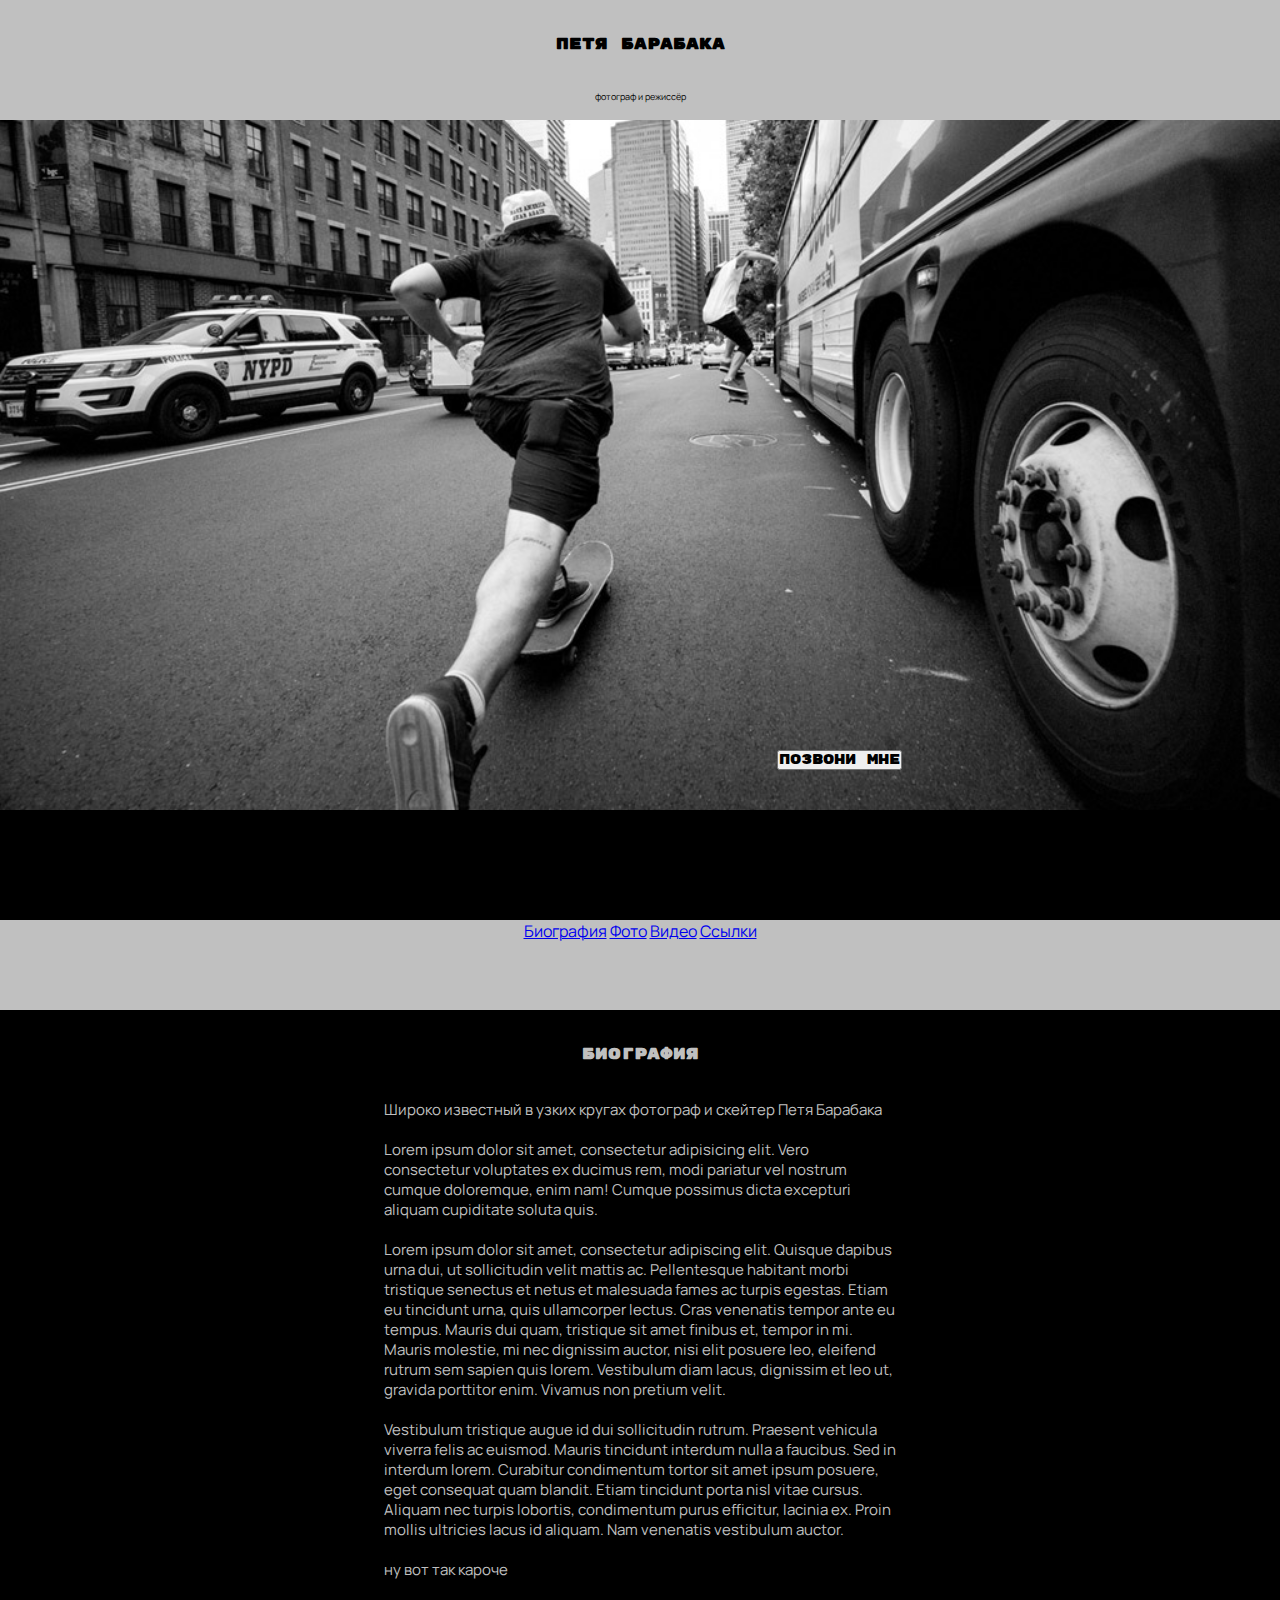
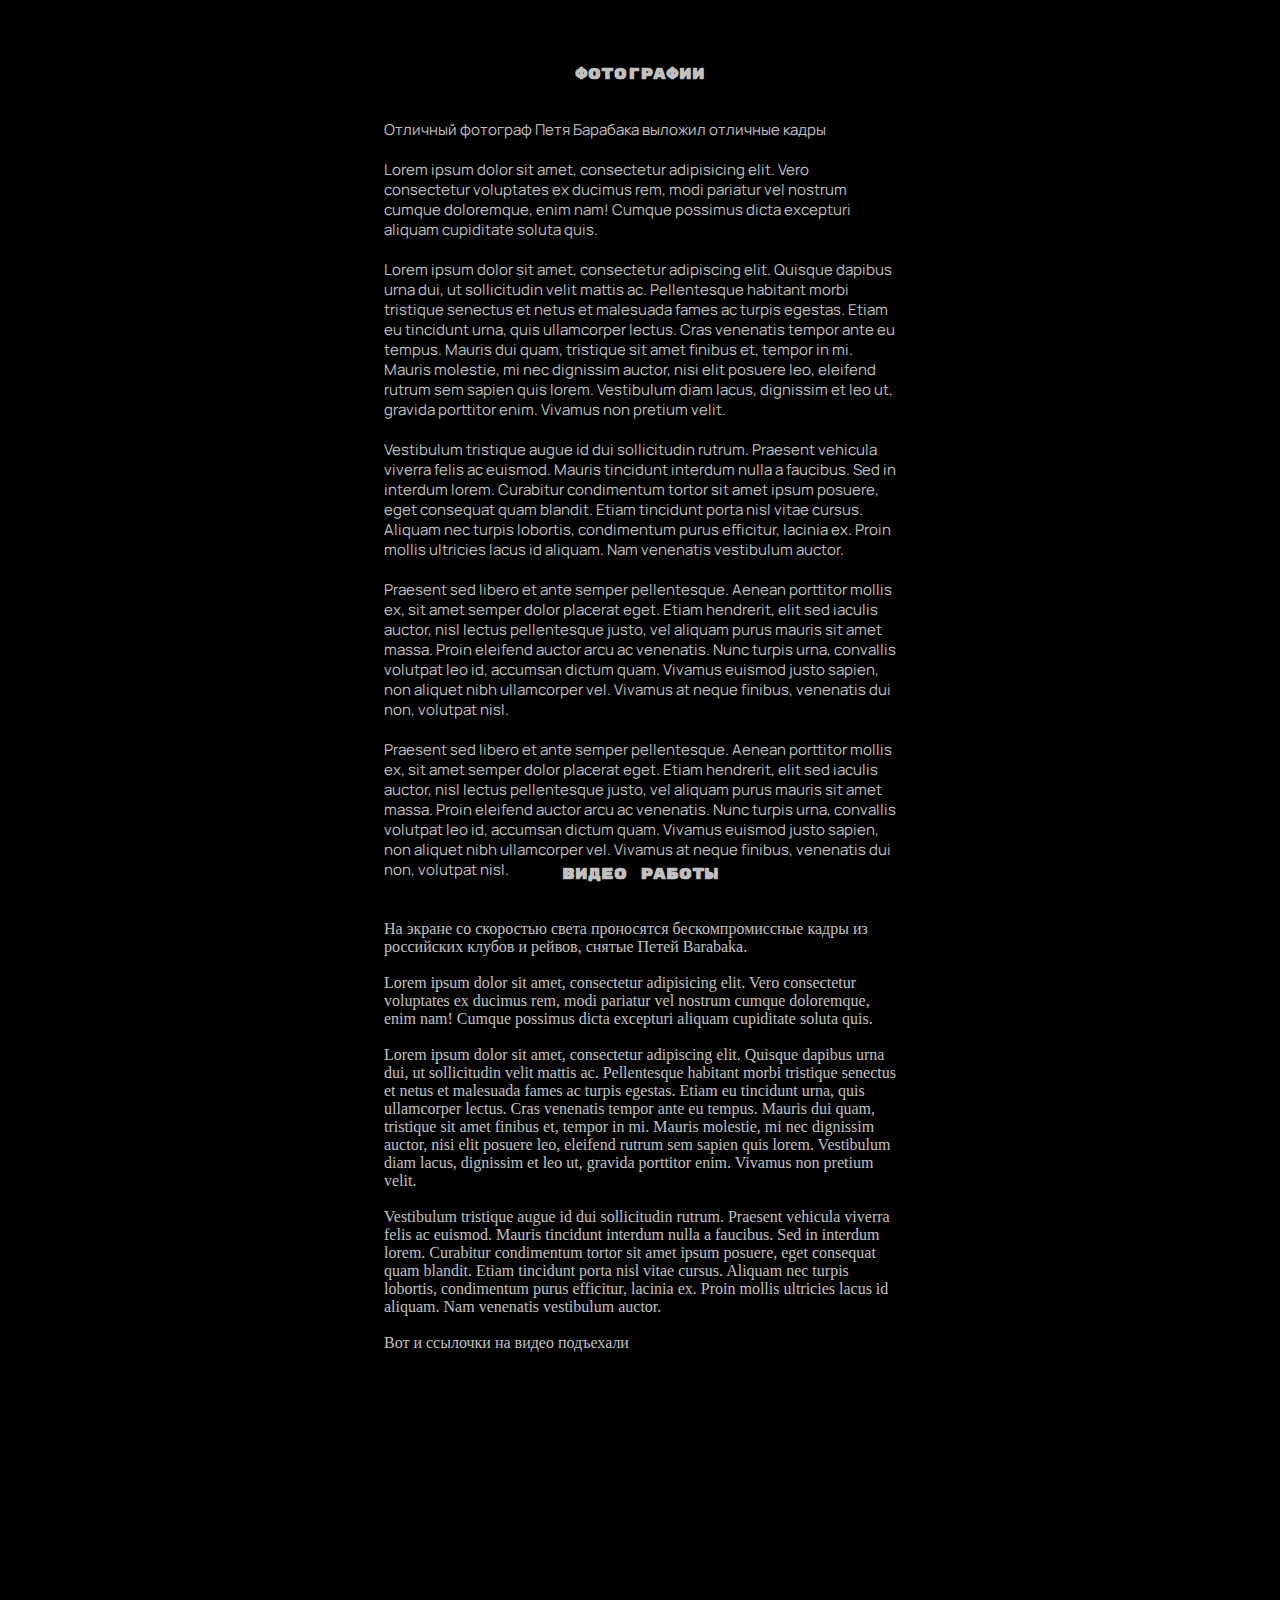
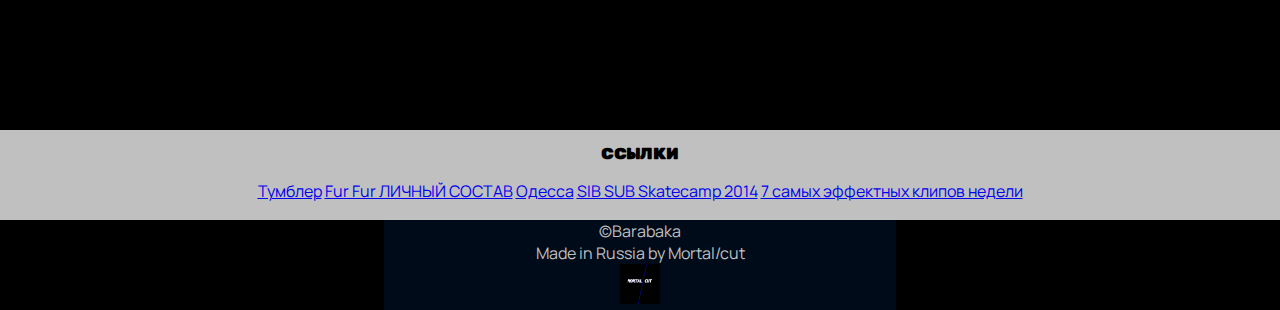
==== barabaka_fan_page_landing/index.html @ 3c18f646 "barabaka landing" ====
<!DOCTYPE html>
<html lang="ru">
<head>
	<meta charset="UTF-8">
	<meta description="Petya Barabaka site">
	<meta keywords="Petya Barabaka, fotographer, operator, director">
	<meta name="viewport" content="width=device-width, initial-scale=1.0">
	<title>БАРАБАКА</title>
	<link rel="shortcut icon" href="pics/petya_icon_pic.jpg" type="image/jpg">
	<link rel="stylesheet" href="css/style.css">
	<link href="https://fonts.googleapis.com/css2?family=Manrope:wght@200;300;400;500;600;700;800&family=Rubik+Mono+One&display=swap" rel="stylesheet">
</head>
<body>
	<div class="page">
		<header>
			<div class="header-container">
				<h1>Петя Барабака</h1>
				<p>фотограф и режиссёр</p>
			</div>	
		</header>
		<main>
			<section class="image-container">
				<div class="button-container">
					<form action="click">
						<button>
							ПОЗВОНИ МНЕ
						</button>
					</form>
				</div>
			</section>
			<section class="menu">
				<nav class="list-container">
					
					<a href="#bio">Биография</a>
					<a href="#foto">Фото</a>
					<a href="#video">Видео</a>
					<a href="#links">Ссылки</a>
						
				</nav>
			</section>
			<section class="bio-container">
				<h2 id="bio">Биография</h2>
					<p class="text">
						Широко известный в узких кругах фотограф и скейтер Петя Барабака <br><br>
						Lorem ipsum dolor sit amet, consectetur adipisicing elit. Vero consectetur voluptates ex ducimus rem, modi pariatur vel nostrum cumque doloremque, enim nam! Cumque possimus dicta excepturi aliquam cupiditate soluta quis. 
						<br><br>Lorem ipsum dolor sit amet, consectetur adipiscing elit. Quisque dapibus urna dui, ut sollicitudin velit mattis ac. Pellentesque habitant morbi tristique senectus et netus et malesuada fames ac turpis egestas. Etiam eu tincidunt urna, quis ullamcorper lectus. Cras venenatis tempor ante eu tempus. Mauris dui quam, tristique sit amet finibus et, tempor in mi. Mauris molestie, mi nec dignissim auctor, nisi elit posuere leo, eleifend rutrum sem sapien quis lorem. Vestibulum diam lacus, dignissim et leo ut, gravida porttitor enim. Vivamus non pretium velit.
						<br><br>
						Vestibulum tristique augue id dui sollicitudin rutrum. Praesent vehicula viverra felis ac euismod. Mauris tincidunt interdum nulla a faucibus. Sed in interdum lorem. Curabitur condimentum tortor sit amet ipsum posuere, eget consequat quam blandit. Etiam tincidunt porta nisl vitae cursus. Aliquam nec turpis lobortis, condimentum purus efficitur, lacinia ex. Proin mollis ultricies lacus id aliquam. Nam venenatis vestibulum auctor.
						<br><br>
						
						ну вот так кароче
					</p>
			</section>
			<section class="foto-container">
				<div class="foto">
					<h2 id="foto">Фотографии</h2>
						<p class="text">
							Отличный фотограф Петя Барабака выложил отличные кадры<br><br>Lorem ipsum dolor sit amet, consectetur adipisicing elit. Vero consectetur voluptates ex ducimus rem, modi pariatur vel nostrum cumque doloremque, enim nam! Cumque possimus dicta excepturi aliquam cupiditate soluta quis. 
							<br><br>Lorem ipsum dolor sit amet, consectetur adipiscing elit. Quisque dapibus urna dui, ut sollicitudin velit mattis ac. Pellentesque habitant morbi tristique senectus et netus et malesuada fames ac turpis egestas. Etiam eu tincidunt urna, quis ullamcorper lectus. Cras venenatis tempor ante eu tempus. Mauris dui quam, tristique sit amet finibus et, tempor in mi. Mauris molestie, mi nec dignissim auctor, nisi elit posuere leo, eleifend rutrum sem sapien quis lorem. Vestibulum diam lacus, dignissim et leo ut, gravida porttitor enim. Vivamus non pretium velit.
							<br><br>
							Vestibulum tristique augue id dui sollicitudin rutrum. Praesent vehicula viverra felis ac euismod. Mauris tincidunt interdum nulla a faucibus. Sed in interdum lorem. Curabitur condimentum tortor sit amet ipsum posuere, eget consequat quam blandit. Etiam tincidunt porta nisl vitae cursus. Aliquam nec turpis lobortis, condimentum purus efficitur, lacinia ex. Proin mollis ultricies lacus id aliquam. Nam venenatis vestibulum auctor.
							<br><br>
							Praesent sed libero et ante semper pellentesque. Aenean porttitor mollis ex, sit amet semper dolor placerat eget. Etiam hendrerit, elit sed iaculis auctor, nisl lectus pellentesque justo, vel aliquam purus mauris sit amet massa. Proin eleifend auctor arcu ac venenatis. Nunc turpis urna, convallis volutpat leo id, accumsan dictum quam. Vivamus euismod justo sapien, non aliquet nibh ullamcorper vel. Vivamus at neque finibus, venenatis dui non, volutpat nisl.
							<br><br>
							Praesent sed libero et ante semper pellentesque. Aenean porttitor mollis ex, sit amet semper dolor placerat eget. Etiam hendrerit, elit sed iaculis auctor, nisl lectus pellentesque justo, vel aliquam purus mauris sit amet massa. Proin eleifend auctor arcu ac venenatis. Nunc turpis urna, convallis volutpat leo id, accumsan dictum quam. Vivamus euismod justo sapien, non aliquet nibh ullamcorper vel. Vivamus at neque finibus, venenatis dui non, volutpat nisl.
						<br><br>

						</p>
				</div>
			</section>
			<section class="video-container">
				<div class="video">

					<h2 id="video">Видео работы</h2>
						<p>
						На экране со скоростью света проносятся бескомпромиссные кадры из российских клубов и рейвов, снятые Петей Barabaka.<br><br>Lorem ipsum dolor sit amet, consectetur adipisicing elit. Vero consectetur voluptates ex ducimus rem, modi pariatur vel nostrum cumque doloremque, enim nam! Cumque possimus dicta excepturi aliquam cupiditate soluta quis. 
						<br><br>Lorem ipsum dolor sit amet, consectetur adipiscing elit. Quisque dapibus urna dui, ut sollicitudin velit mattis ac. Pellentesque habitant morbi tristique senectus et netus et malesuada fames ac turpis egestas. Etiam eu tincidunt urna, quis ullamcorper lectus. Cras venenatis tempor ante eu tempus. Mauris dui quam, tristique sit amet finibus et, tempor in mi. Mauris molestie, mi nec dignissim auctor, nisi elit posuere leo, eleifend rutrum sem sapien quis lorem. Vestibulum diam lacus, dignissim et leo ut, gravida porttitor enim. Vivamus non pretium velit.
						<br><br>
						Vestibulum tristique augue id dui sollicitudin rutrum. Praesent vehicula viverra felis ac euismod. Mauris tincidunt interdum nulla a faucibus. Sed in interdum lorem. Curabitur condimentum tortor sit amet ipsum posuere, eget consequat quam blandit. Etiam tincidunt porta nisl vitae cursus. Aliquam nec turpis lobortis, condimentum purus efficitur, lacinia ex. Proin mollis ultricies lacus id aliquam. Nam venenatis vestibulum auctor.
						<br><br>
					    Вот и ссылочки на видео подъехали
						</p>
				</div>
			</section>
			<section class="links-container">
				<div class="links">
					<h2 id="links">Ссылки
					</h2>
						<a href="http://barabakaa.tumblr.com">Тумблер</a>
						<a href="http://www.furfur.me/furfur/heros/heroes-furfur/170305-lichnyy-sostav">Fur Fur ЛИЧНЫЙ СОСТАВ</a>
						<a href="https://ok.ru/odi.city/topic/66305795626455">Одесса</a>	
						<a href="https://vk.com/wall-50413820_1347">SIB SUB Skatecamp 2014</a>
						<a href="https://theblueprint.ru/culture/music/7-lutshih-klipov-nedeli">7 самых эффектных клипов недели</a>
				</div>
				
			</section>
		
		</main>
		<footer class="footer-container">
			<div class="footer">
				<p>©Barabaka</p> 
				<p>Made in Russia by Mortal/cut</p>
				<img src="pics/mortalcut.png"> 
			</div>
		</footer>


	</div>
	
</body>
</html>
---- barabaka_fan_page_landing/css/style.css ----
* {
	margin: 0;
	padding: 0;
}

body {

	width: 100%;
	height: 3500px;
	background-color: #000;
}

.header-container {
	height: 120px;
	background-color: #C0C0C0;
}
.header-container h1 {
	font-family: 'Rubik Mono One', sans-serif;
    font-size: 15px;
    display: flex;
    align-items: center;
    justify-content: center;
    line-height: 90px;
    
}
.header-container p {
	font-family: 'Manrope', sans-serif;
    font-size: 9px;
    display: flex;
    align-items: center;
    justify-content: center;
   
    
}

.image-container {
	width: 100%;
	height: 800px;
	background-image: url(../pics/1stpic.jpg);
	background-attachment: fixed;
	background-size: contain;
	background-position: center;
	background-repeat: no-repeat;
	}

.button-container {
	position: absolute;
	top: 750px;
	left: 777px;


	
}
button {
	font-family: 'Rubik Mono One', sans-serif;
}

.menu {
	width: 100%;
	height: 90px;
	background-color: #C0C0C0;
	text-align: center;


}
.list-container {
	display: inline-block;
	font-family: 'Manrope', sans-serif;


	

}


.bio-container {
	width: 40%;
	height: 620px;
	background: #000;
	color: #C0C0C0;
	display: block;
	margin-left: auto;
    margin-right: auto;
	
}

.bio-container h2{
	font-family: 'Rubik Mono One', sans-serif;
	font-size: 15px;
    display: flex;
    text-align: center;
    justify-content: center;
    line-height: 90px;
}
.text {
	font-family: 'Manrope', sans-serif;
	font-size: 15px;
    display: flex;
    line-height: 20px;
}
.foto-container {
	width: 100%;
	height: 800px;
	background-image: url(../pics/2ndpic.jpeg);
	background-attachment: fixed;
	background-size: contain;
	background-position: center;
	background-repeat: no-repeat;
}
.foto {
	width: 40%;
	height: 800px;
	background-color: rgba(000, 000, 000, 0.5);
	color: #C0C0C0;
	display: block;
	margin-left: auto;
    margin-right: auto;
}
.foto h2 {
	font-family: 'Rubik Mono One', sans-serif;
	font-size: 15px;
    display: flex;
    text-align: center;
    justify-content: center;
    line-height: 90px;
}

.video-container {
	width: 100%;
	height: 900px;
	background-image: url(../pics/video.gif);
	background-attachment: fixed;
	background-size: contain;
	background-position: center;
	background-repeat: no-repeat;
}
.video {
	width: 40%;
	height: 800px;
	background-color: rgba(000, 000, 000, 0.1);
	color: #C0C0C0;
	display: block;
	margin-left: auto;
    margin-right: auto;
}

.video h2 {
	font-family: 'Rubik Mono One', sans-serif;
	font-size: 15px;
    display: flex;
    text-align: center;
    justify-content: center;
    line-height: 90px;
}

.links-container {
	width: 100%;
	height: 90px;
	background-color: #C0C0C0;
	text-align: center;

}
.links h2 {
	
	font-family: 'Rubik Mono One', sans-serif;
	font-size: 15px;
    display: flex;
    text-align: center;
    justify-content: center;
    line-height: 50px;


	

}

.links {
	display: inline-block;
	font-family: 'Manrope', sans-serif;


	

}

.footer-container {
	width: 100%;
	height: 90px;
	background-color: #000;
	text-align: center;
}
.footer {
	font-family: 'Manrope', sans-serif;
	width: 40%;
	height: 90px;
	background-color: rgba(000, 111, 255, 0.1);
	color: #C0C0C0;
	display: block;
	margin-left: auto;
    margin-right: auto;
	
}
.footer img {

	width: 40px;
	height: 40px;
}
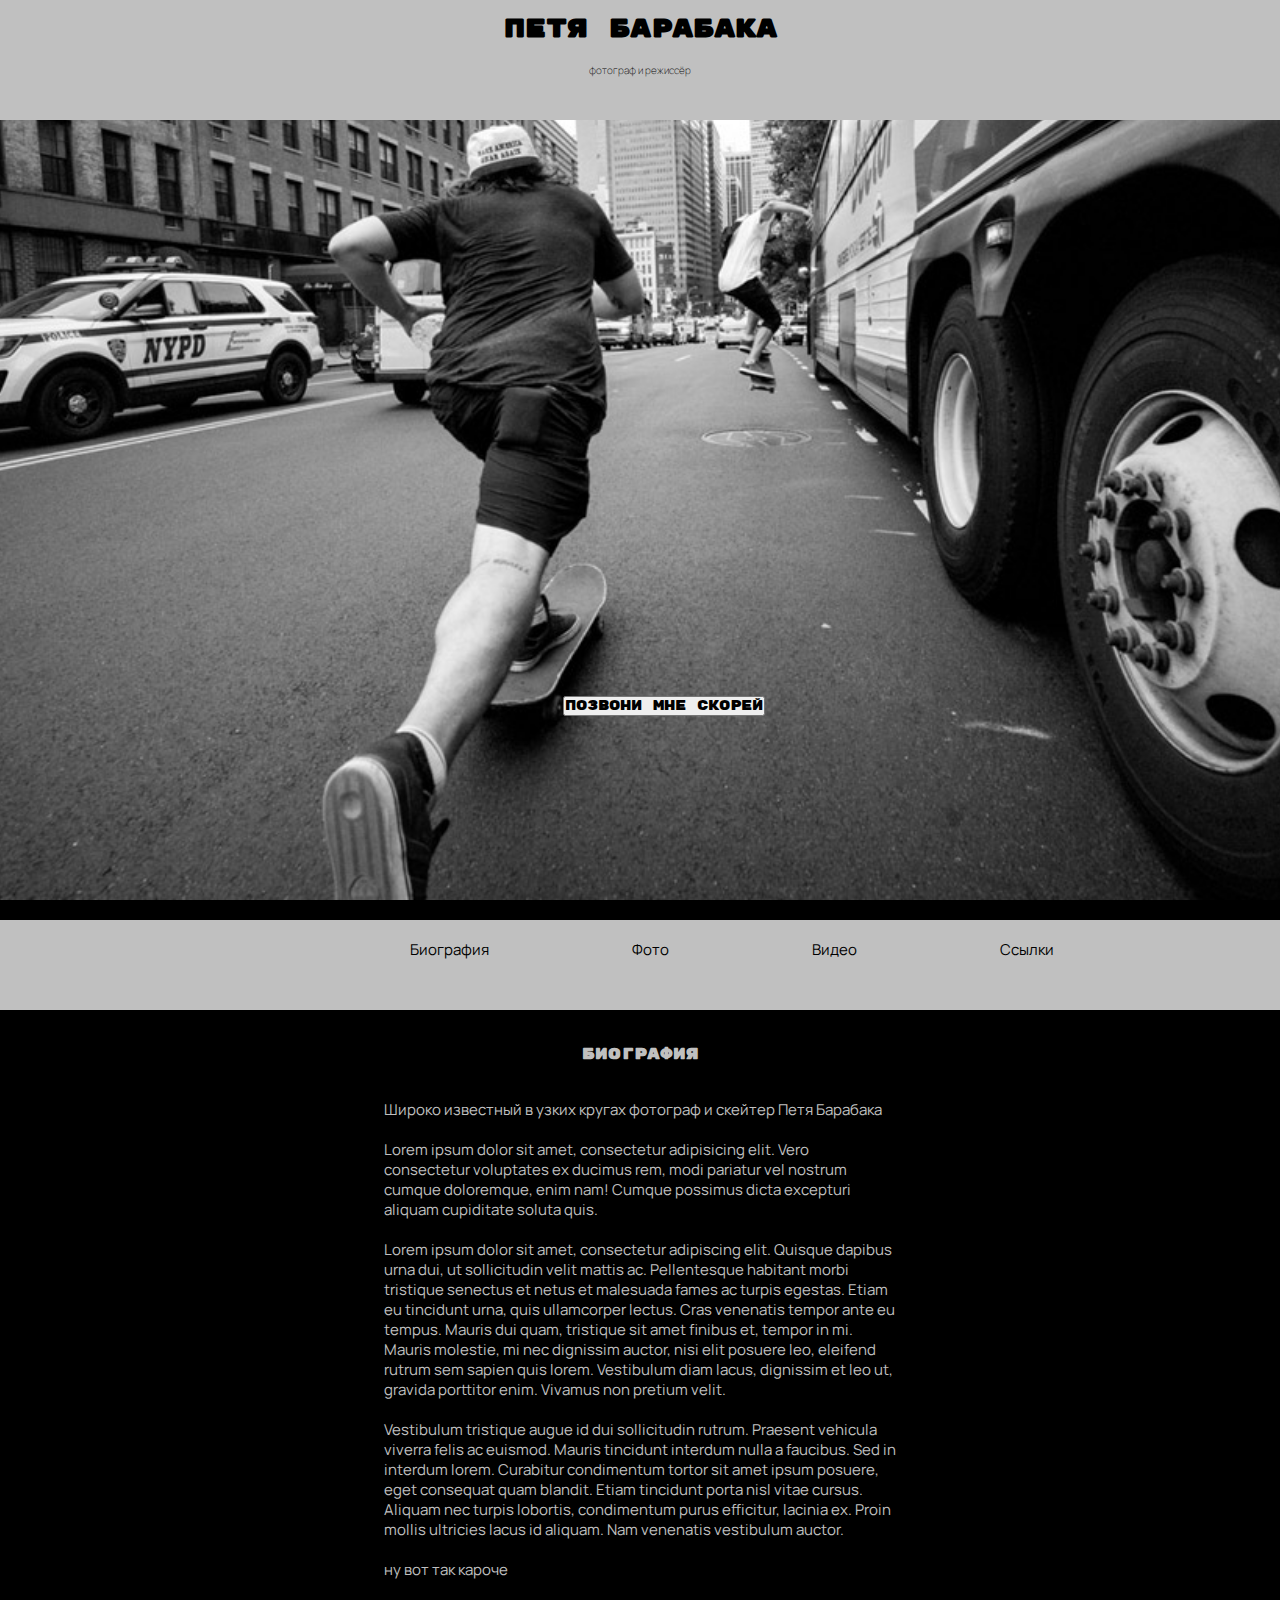
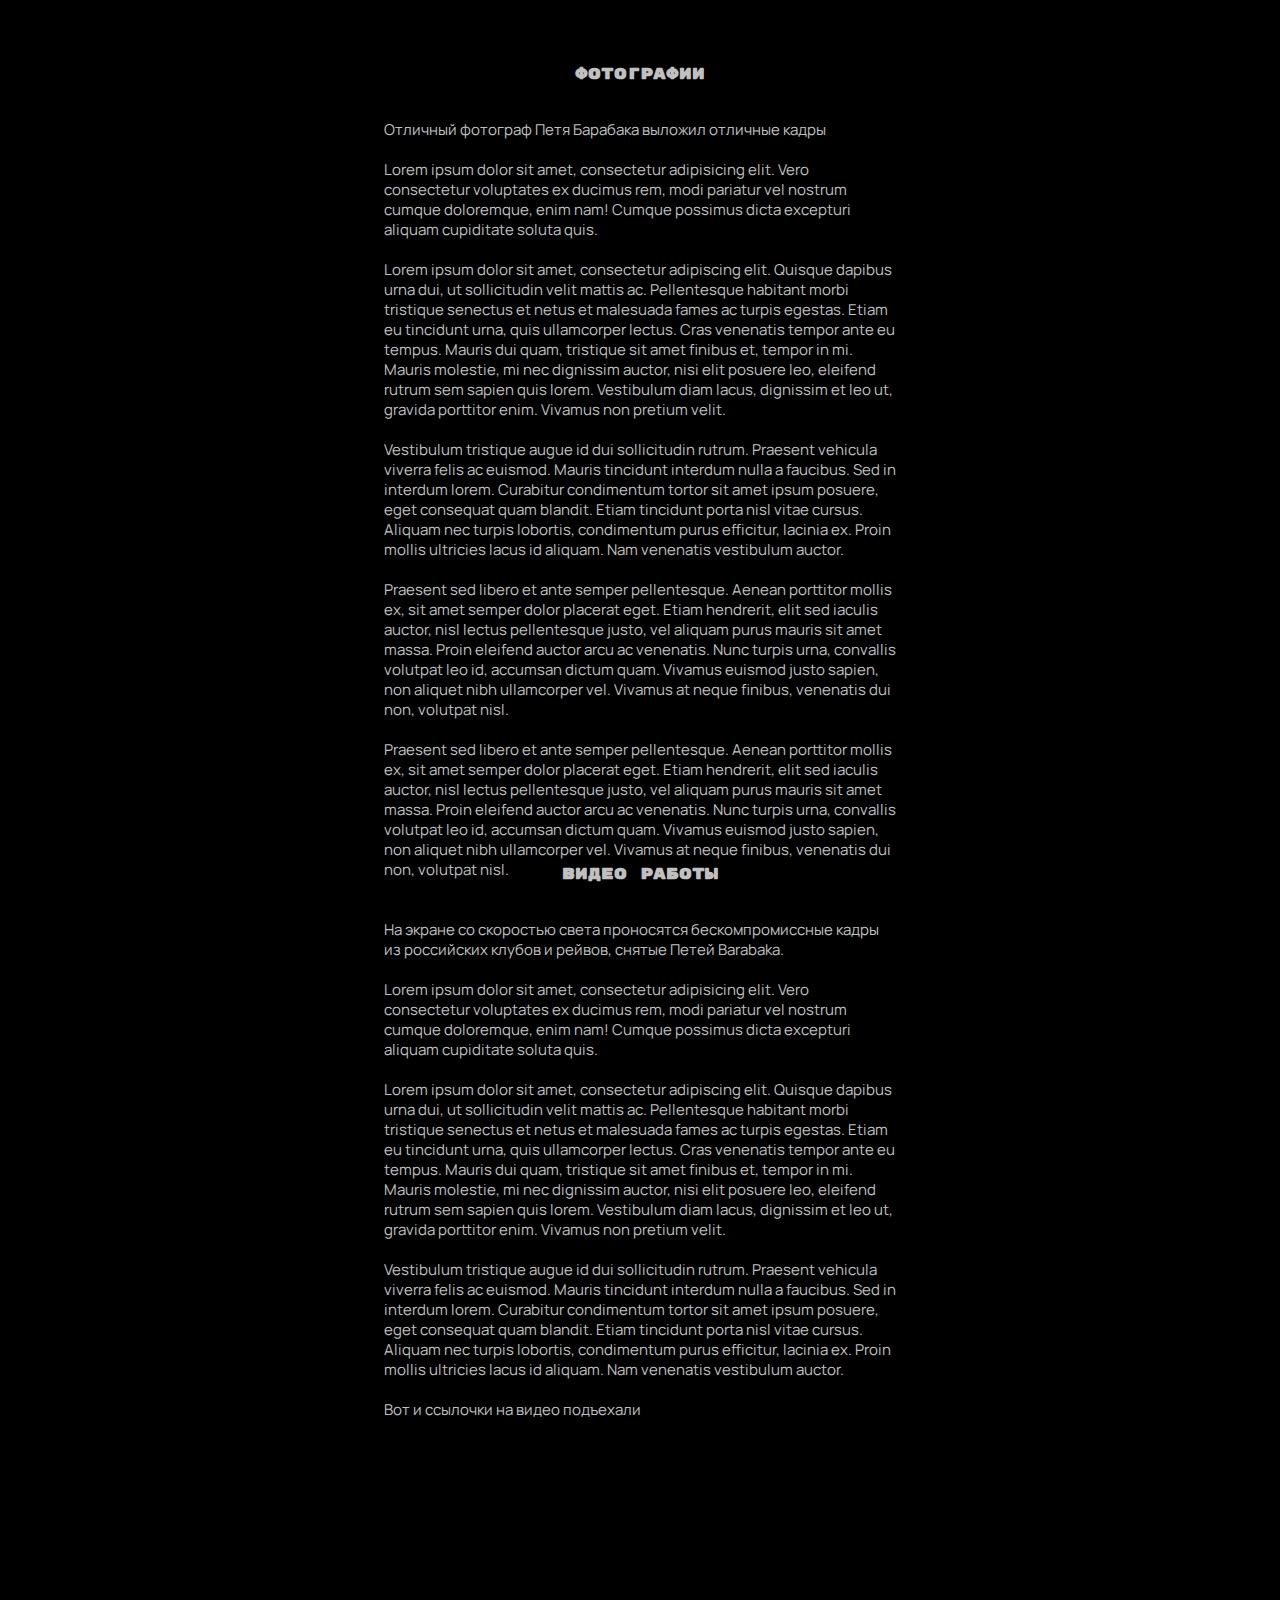
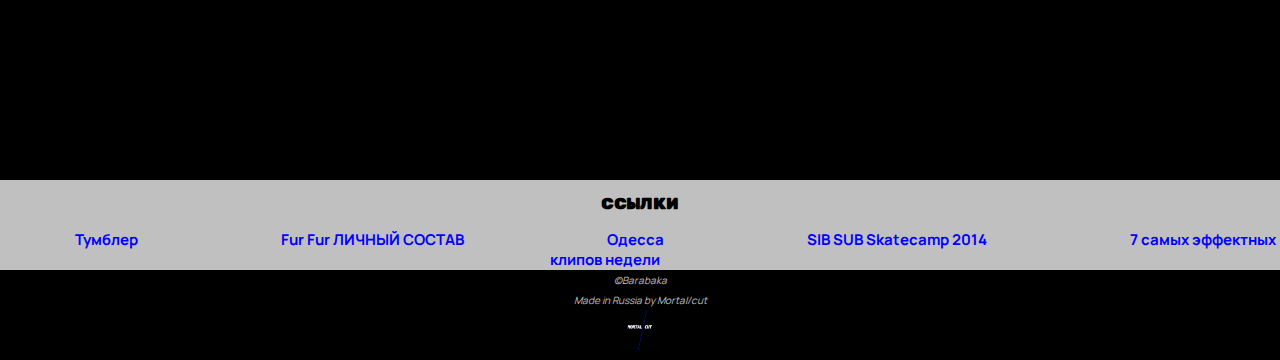
==== commit c2999172: "petya landing+" ====
--- a/barabaka_fan_page_landing/index.html
+++ b/barabaka_fan_page_landing/index.html
@@ -15,7 +15,7 @@
 		<header>
 			<div class="header-container">
 				<h1>Петя Барабака</h1>
-				<p>фотограф и режиссёр</p>
+				<h3>фотограф и режиссёр</h3>
 			</div>	
 		</header>
 		<main>
@@ -23,19 +23,21 @@
 				<div class="button-container">
 					<form action="click">
 						<button>
-							ПОЗВОНИ МНЕ
+							ПОЗВОНИ МНЕ СКОРЕЙ
 						</button>
 					</form>
 				</div>
 			</section>
 			<section class="menu">
 				<nav class="list-container">
-					
-					<a href="#bio">Биография</a>
-					<a href="#foto">Фото</a>
-					<a href="#video">Видео</a>
-					<a href="#links">Ссылки</a>
-						
+					<ul class="list">					<li><a href="#bio">Биография	</a></li>
+
+						<li><a href="#foto">Фото</a></li>
+
+						<li><a href="#video">Видео</a></li>
+
+						<li><a href="#links">Ссылки</a></li>
+					</ul>	
 				</nav>
 			</section>
 			<section class="bio-container">
@@ -86,11 +88,17 @@
 				<div class="links">
 					<h2 id="links">Ссылки
 					</h2>
-						<a href="http://barabakaa.tumblr.com">Тумблер</a>
-						<a href="http://www.furfur.me/furfur/heros/heroes-furfur/170305-lichnyy-sostav">Fur Fur ЛИЧНЫЙ СОСТАВ</a>
-						<a href="https://ok.ru/odi.city/topic/66305795626455">Одесса</a>	
-						<a href="https://vk.com/wall-50413820_1347">SIB SUB Skatecamp 2014</a>
-						<a href="https://theblueprint.ru/culture/music/7-lutshih-klipov-nedeli">7 самых эффектных клипов недели</a>
+						<ul>
+							<li><a href="http://barabakaa.tumblr.com">Тумблер</a></li>
+
+							<li><a href="http://www.furfur.me/furfur/heros/heroes-furfur/170305-lichnyy-sostav">Fur Fur ЛИЧНЫЙ СОСТАВ</a></li>
+
+							<li><a href="https://ok.ru/odi.city/topic/66305795626455">Одесса</a></li>
+
+							<li><a href="https://vk.com/wall-50413820_1347">SIB SUB Skatecamp 2014</a></li>
+
+							<li><a href="https://theblueprint.ru/culture/music/7-lutshih-klipov-nedeli">7 самых эффектных клипов недели</a></li>
+						</ul>
 				</div>
 				
 			</section>
--- a/barabaka_fan_page_landing/css/style.css
+++ b/barabaka_fan_page_landing/css/style.css
@@ -4,8 +4,17 @@
 }
 
 body {
-
-	width: 100%;
+	font-family: 'Manrope', sans-serif;
+    font-size: 15px;
+    align-items: center;
+    justify-content: center;
+    line-height: 20px;
+
+}
+
+.page {
+
+	
 	height: 3500px;
 	background-color: #000;
 }
@@ -13,63 +22,84 @@
 .header-container {
 	height: 120px;
 	background-color: #C0C0C0;
-}
+	position: relative;
+}
+
+
+
 .header-container h1 {
 	font-family: 'Rubik Mono One', sans-serif;
-    font-size: 15px;
+    font-size: 25px;
     display: flex;
     align-items: center;
     justify-content: center;
-    line-height: 90px;
+    line-height: 60px;
+  
     
 }
-.header-container p {
-	font-family: 'Manrope', sans-serif;
-    font-size: 9px;
-    display: flex;
-    align-items: center;
-    justify-content: center;
-   
+
+   .header-container h3 {
+	display: flex;
+	align-items: center;
+    justify-content: center;
+    font-family: 'Manrope', sans-serif;
+    font-size: 10px;
+    font-weight: lighter;
+
+}
     
-}
+
 
 .image-container {
-	width: 100%;
+	position: relative;
 	height: 800px;
 	background-image: url(../pics/1stpic.jpg);
 	background-attachment: fixed;
-	background-size: contain;
+	background-size: cover;
 	background-position: center;
 	background-repeat: no-repeat;
 	}
 
 .button-container {
-	position: absolute;
-	top: 750px;
-	left: 777px;
+	position: relative;
+	
 
 
 	
 }
 button {
 	font-family: 'Rubik Mono One', sans-serif;
+	margin-top:45%;
+	margin-left: 44%;
 }
 
 .menu {
 	width: 100%;
 	height: 90px;
 	background-color: #C0C0C0;
-	text-align: center;
-
-
-}
-.list-container {
-	display: inline-block;
-	font-family: 'Manrope', sans-serif;
-
-
-	
-
+	position: relative;
+
+
+}
+
+.list {
+margin-left: 25%;
+padding: 20px;
+
+
+}
+
+li {
+	display: inline;
+	padding: 70px;
+
+
+}
+
+a {
+	text-decoration: none;
+	color: #000;
+	font-size: 15px;
 }
 
 
@@ -93,17 +123,16 @@
     line-height: 90px;
 }
 .text {
-	font-family: 'Manrope', sans-serif;
-	font-size: 15px;
-    display: flex;
+	
+  
     line-height: 20px;
 }
 .foto-container {
-	width: 100%;
+	
 	height: 800px;
 	background-image: url(../pics/2ndpic.jpeg);
 	background-attachment: fixed;
-	background-size: contain;
+	background-size: cover;
 	background-position: center;
 	background-repeat: no-repeat;
 }
@@ -126,22 +155,21 @@
 }
 
 .video-container {
-	width: 100%;
-	height: 900px;
+	
+	height: 950px;
 	background-image: url(../pics/video.gif);
 	background-attachment: fixed;
-	background-size: contain;
+	background-size: cover;
 	background-position: center;
 	background-repeat: no-repeat;
 }
 .video {
 	width: 40%;
-	height: 800px;
+	height: 950px;
 	background-color: rgba(000, 000, 000, 0.1);
 	color: #C0C0C0;
-	display: block;
-	margin-left: auto;
-    margin-right: auto;
+	margin: 0 auto;
+   
 }
 
 .video h2 {
@@ -168,40 +196,39 @@
     text-align: center;
     justify-content: center;
     line-height: 50px;
-
-
-	
-
 }
 
 .links {
 	display: inline-block;
-	font-family: 'Manrope', sans-serif;
-
-
-	
-
+	font-weight: bold;
+}
+.links a {
+	color: blue;
 }
 
 .footer-container {
-	width: 100%;
 	height: 90px;
 	background-color: #000;
-	text-align: center;
+	
 }
 .footer {
 	font-family: 'Manrope', sans-serif;
-	width: 40%;
-	height: 90px;
-	background-color: rgba(000, 111, 255, 0.1);
-	color: #C0C0C0;
-	display: block;
-	margin-left: auto;
-    margin-right: auto;
-	
-}
+	text-align: center;
+	font-size: 10px;
+	width: 40%;
+	height: 90px;
+	color: #C0C0C0;
+	margin: 0 auto;
+	position: relative;
+    
+	
+}
+footer:nth-child(3) {
+	font-style: italic;
+}
+
 .footer img {
-
+	
 	width: 40px;
 	height: 40px;
 }
